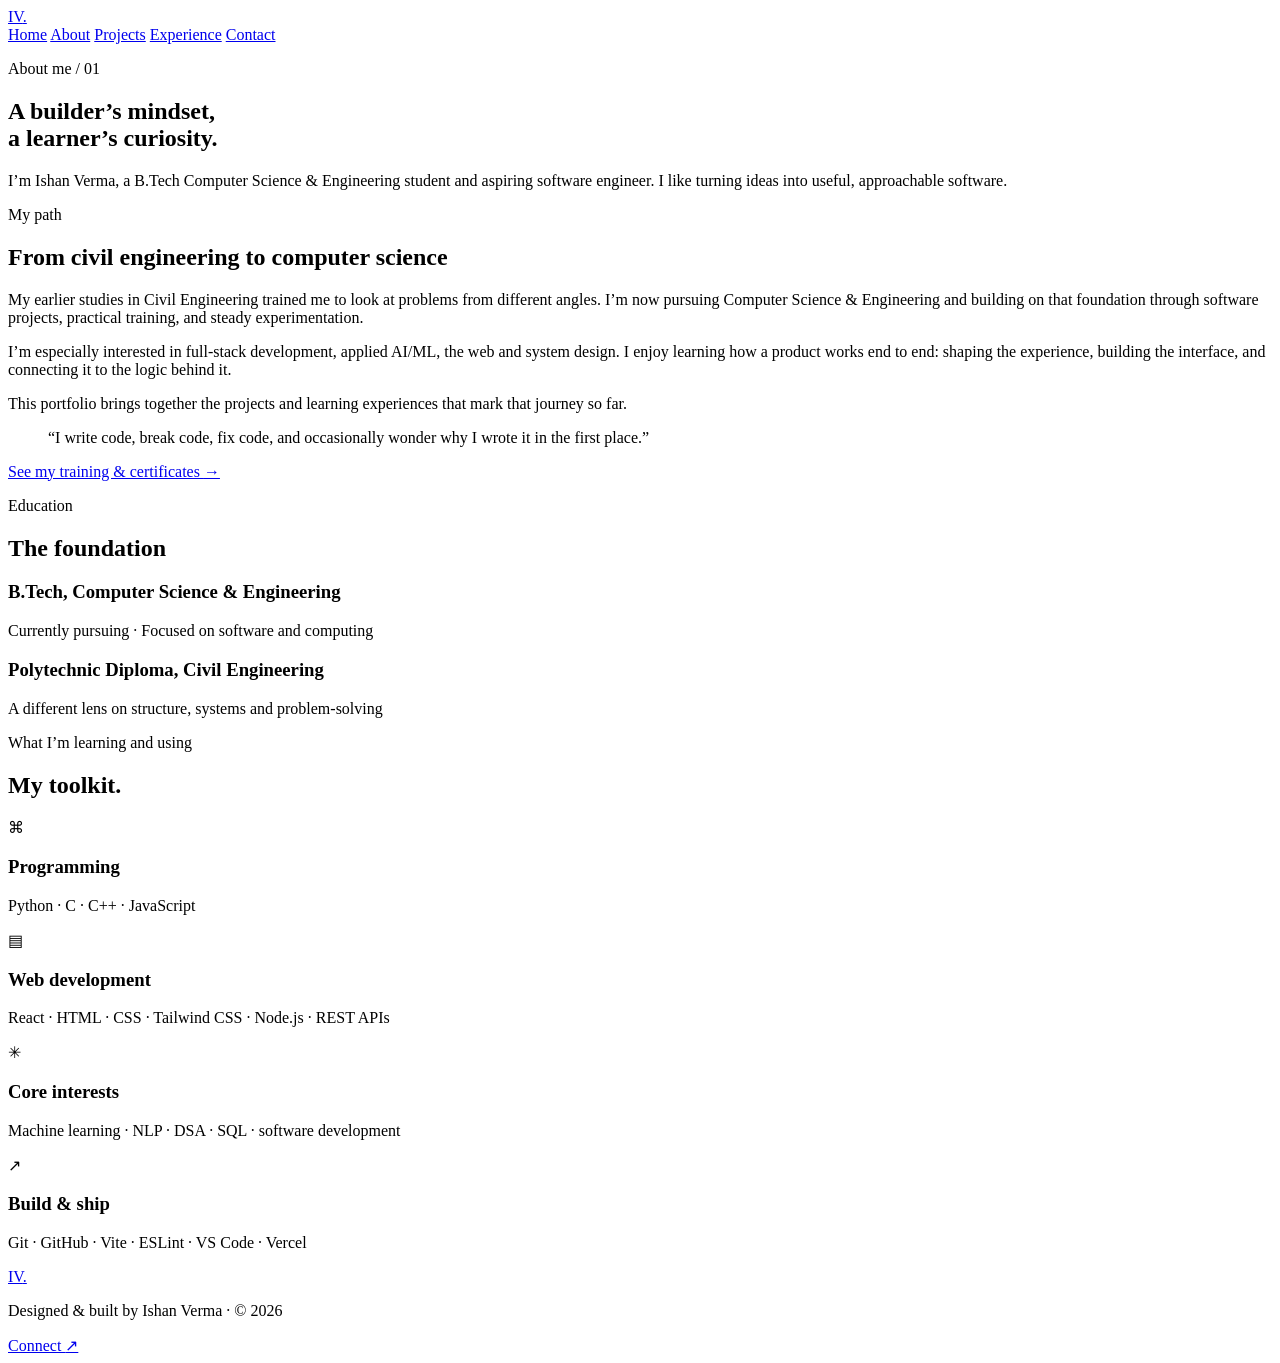
==== index.html @ 6e5d68f3 "Create index.html" ====
<!doctype html>
<html lang="en">
  <head>
    <meta charset="utf-8" />
    <meta name="viewport" content="width=device-width, initial-scale=1" />
    <meta name="description" content="About Ishan Verma — a B.Tech Computer Science student, aspiring software engineer, and AI/ML enthusiast." />
    <meta name="theme-color" content="#0b1120" />
    <title>About — Ishan Verma</title>
    <link rel="stylesheet" href="styles.css" />
  </head>
  <body id="page-top">
    <header class="site-header">
      <nav class="navbar page-width" id="navbar" aria-label="Main navigation">
        <a class="brand" href="#page-top" aria-label="Back to top">IV<span>.</span></a>
        <div class="nav-links">
          <a href="index.html">Home</a>
          <a href="about.html" aria-current="page">About</a>
          <a href="projects.html">Projects</a>
          <a href="experience.html">Experience</a>
          <a href="contact.html">Contact</a>
        </div>
      </nav>
    </header>
    <main>
      <section class="page-hero" aria-labelledby="page-title">
        <div class="page-width page-hero-inner">
          <p class="section-kicker">About me / 01</p>
          <h1 id="page-title">A builder’s mindset,<br /><span>a learner’s curiosity.</span></h1>
          <p class="page-hero-copy">I’m Ishan Verma, a B.Tech Computer Science &amp; Engineering student and aspiring software engineer. I like turning ideas into useful, approachable software.</p>
        </div>
      </section>
      <section class="page-content page-width">
        <div class="about-page-grid">
          <article class="page-panel story-panel">
            <p class="section-kicker">My path</p>
            <h2>From civil engineering to computer science</h2>
            <p>My earlier studies in Civil Engineering trained me to look at problems from different angles. I’m now pursuing Computer Science &amp; Engineering and building on that foundation through software projects, practical training, and steady experimentation.</p>
            <p>I’m especially interested in full-stack development, applied AI/ML, the web and system design. I enjoy learning how a product works end to end: shaping the experience, building the interface, and connecting it to the logic behind it.</p>
            <p>This portfolio brings together the projects and learning experiences that mark that journey so far.</p>
            <blockquote class="dev-quote">“I write code, break code, fix code, and occasionally wonder why I wrote it in the first place.”</blockquote>
            <a class="button button-secondary" href="experience.html">See my training &amp; certificates <span aria-hidden="true">→</span></a>
          </article>
          <aside class="page-panel education-panel" aria-labelledby="education-title">
            <p class="section-kicker">Education</p>
            <h2 id="education-title">The foundation</h2>
            <div class="education-entry">
              <span class="timeline-dot" aria-hidden="true"></span>
              <div><h3>B.Tech, Computer Science &amp; Engineering</h3><p>Currently pursuing · Focused on software and computing</p></div>
            </div>
            <div class="education-entry">
              <span class="timeline-dot timeline-dot-muted" aria-hidden="true"></span>
              <div><h3>Polytechnic Diploma, Civil Engineering</h3><p>A different lens on structure, systems and problem-solving</p></div>
            </div>
          </aside>
        </div>
        <section class="page-subsection" aria-labelledby="skills-title">
          <div class="section-heading">
            <p class="section-kicker">What I’m learning and using</p>
            <h2 id="skills-title">My <span>toolkit.</span></h2>
          </div>
          <div class="skill-groups">
            <article class="skill-group"><span class="info-icon" aria-hidden="true">⌘</span><h3>Programming</h3><p>Python · C · C++ · JavaScript</p></article>
            <article class="skill-group"><span class="info-icon" aria-hidden="true">▤</span><h3>Web development</h3><p>React · HTML · CSS · Tailwind CSS · Node.js · REST APIs</p></article>
            <article class="skill-group"><span class="info-icon" aria-hidden="true">✳</span><h3>Core interests</h3><p>Machine learning · NLP · DSA · SQL · software development</p></article>
            <article class="skill-group"><span class="info-icon" aria-hidden="true">↗</span><h3>Build &amp; ship</h3><p>Git · GitHub · Vite · ESLint · VS Code · Vercel</p></article>
          </div>
        </section>
      </section>
    </main>
    <footer class="site-footer">
      <a class="brand" href="#page-top" aria-label="Back to top">IV<span>.</span></a>
      <p>Designed &amp; built by Ishan Verma <span aria-hidden="true">·</span> © 2026</p>
      <a class="footer-link" href="contact.html">Connect <span aria-hidden="true">↗</span></a>
    </footer>
  </body>
</html>
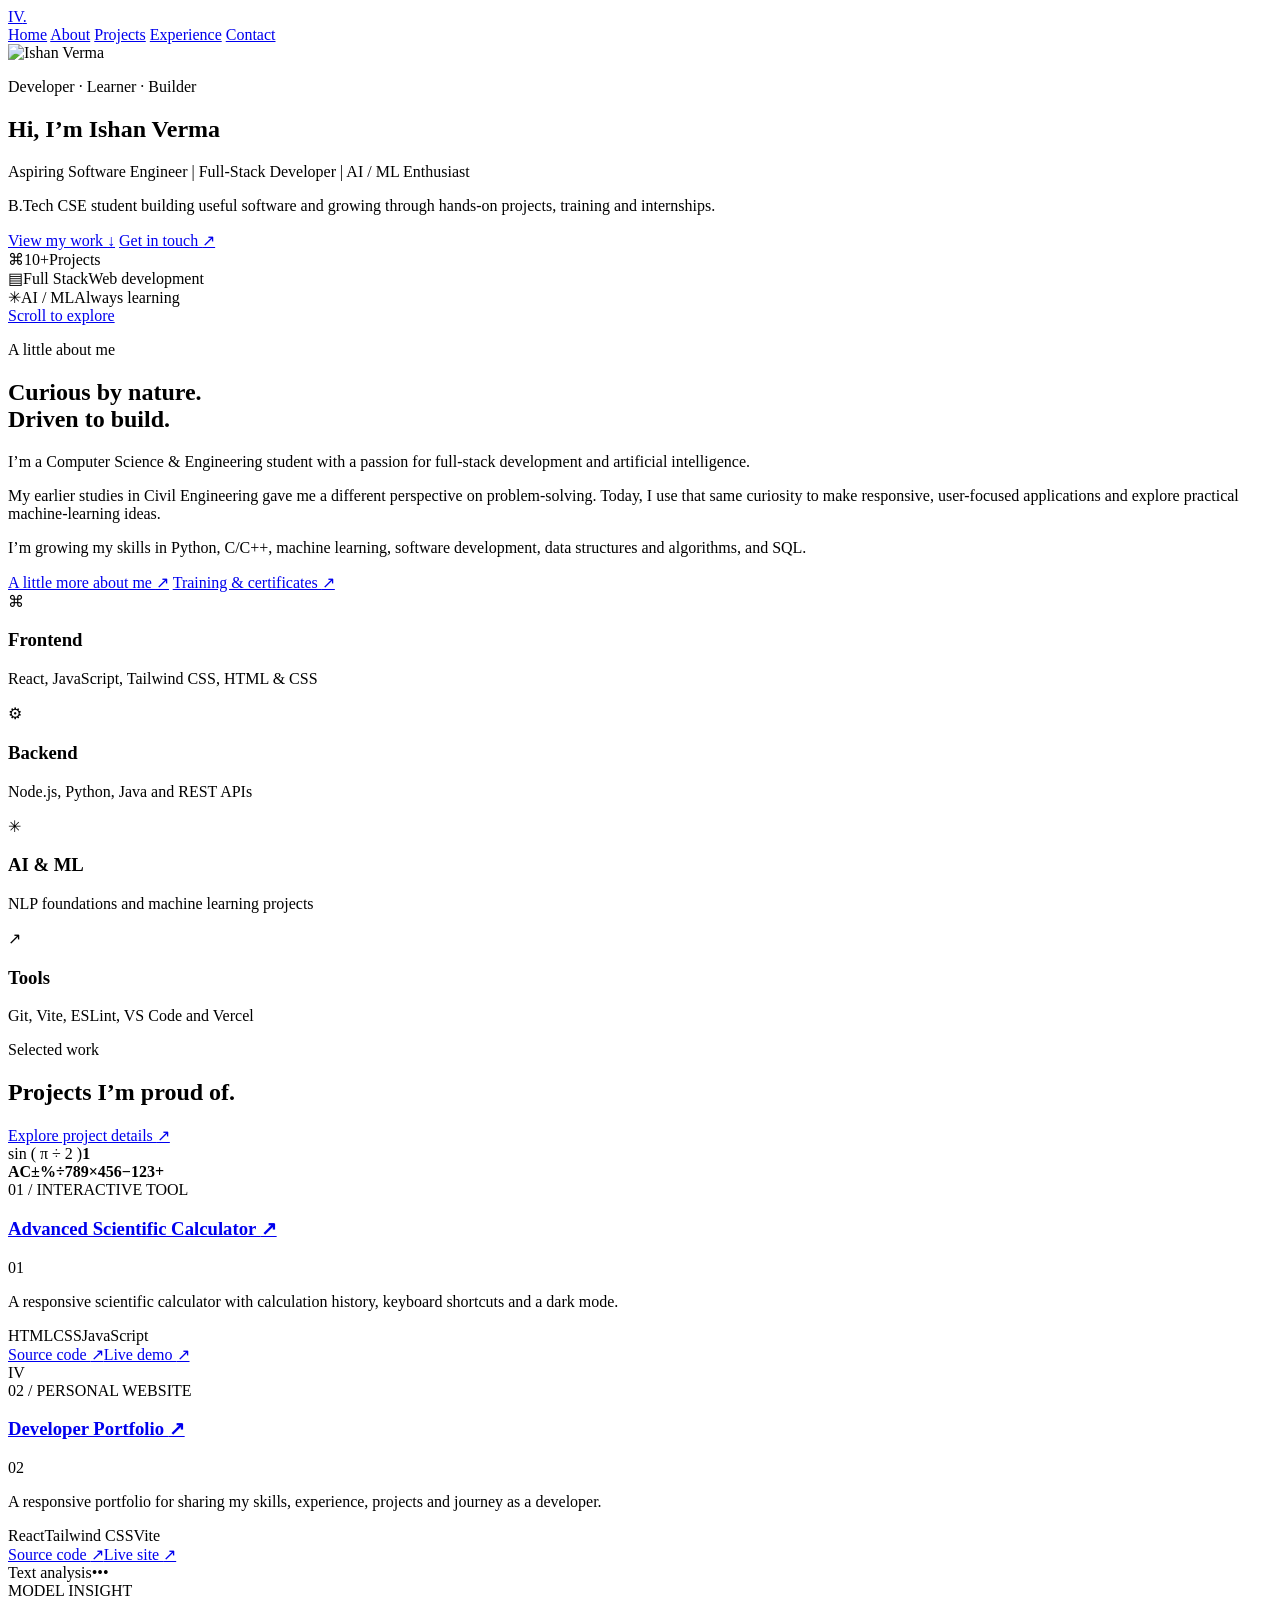
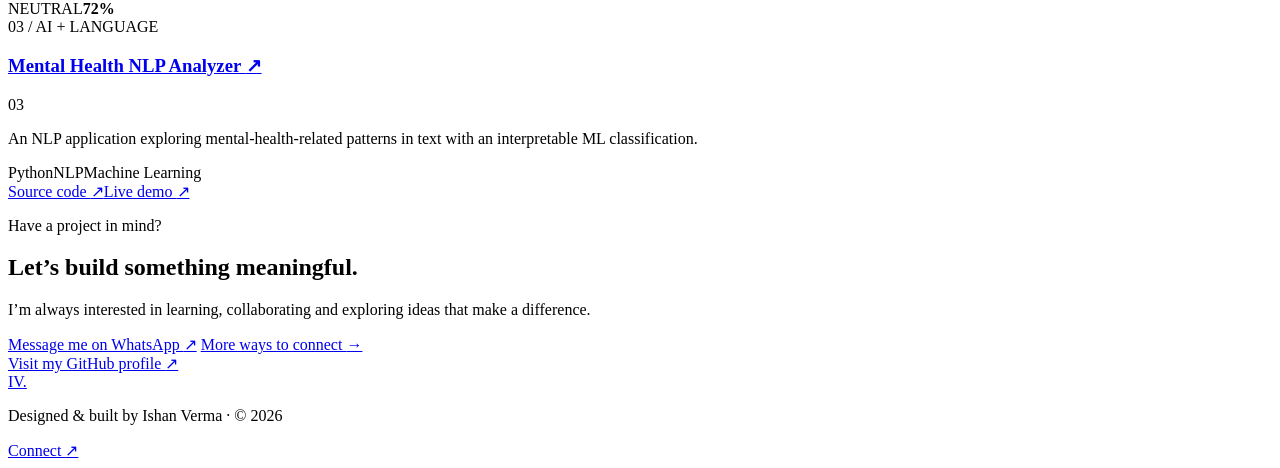
==== commit 39266925: "Update index.html" ====
--- a/index.html
+++ b/index.html
@@ -3,72 +3,152 @@
   <head>
     <meta charset="utf-8" />
     <meta name="viewport" content="width=device-width, initial-scale=1" />
-    <meta name="description" content="About Ishan Verma — a B.Tech Computer Science student, aspiring software engineer, and AI/ML enthusiast." />
+    <meta
+      name="description"
+      content="Ishan Verma is a full-stack developer and AI enthusiast building useful web applications and software projects."
+    />
     <meta name="theme-color" content="#0b1120" />
-    <title>About — Ishan Verma</title>
+    <title>Ishan Verma — Developer Portfolio</title>
     <link rel="stylesheet" href="styles.css" />
   </head>
-  <body id="page-top">
+  <body>
     <header class="site-header">
       <nav class="navbar page-width" id="navbar" aria-label="Main navigation">
-        <a class="brand" href="#page-top" aria-label="Back to top">IV<span>.</span></a>
+        <a class="brand" href="#welcome-section" aria-label="Ishan Verma, home">IV<span>.</span></a>
         <div class="nav-links">
-          <a href="index.html">Home</a>
-          <a href="about.html" aria-current="page">About</a>
+          <a href="#welcome-section" aria-current="page">Home</a>
+          <a href="about.html">About</a>
           <a href="projects.html">Projects</a>
           <a href="experience.html">Experience</a>
           <a href="contact.html">Contact</a>
         </div>
       </nav>
     </header>
+
     <main>
-      <section class="page-hero" aria-labelledby="page-title">
-        <div class="page-width page-hero-inner">
-          <p class="section-kicker">About me / 01</p>
-          <h1 id="page-title">A builder’s mindset,<br /><span>a learner’s curiosity.</span></h1>
-          <p class="page-hero-copy">I’m Ishan Verma, a B.Tech Computer Science &amp; Engineering student and aspiring software engineer. I like turning ideas into useful, approachable software.</p>
+      <section class="welcome-section" id="welcome-section" aria-labelledby="welcome-title">
+        <div class="hero-glow hero-glow-one" aria-hidden="true"></div>
+        <div class="hero-glow hero-glow-two" aria-hidden="true"></div>
+        <div class="hero-content">
+          <div class="avatar-frame">
+            <img
+              class="avatar"
+              src="https://avatars.githubusercontent.com/u/259662372?v=4"
+              alt="Ishan Verma"
+              width="144"
+              height="144"
+            />
+            <span class="avatar-status" aria-label="Open to connect"></span>
+          </div>
+          <p class="eyebrow"><span class="status-dot"></span> Developer · Learner · Builder</p>
+          <h1 id="welcome-title">Hi, I’m <span>Ishan Verma</span></h1>
+          <p class="hero-role">Aspiring Software Engineer <span aria-hidden="true">|</span> Full-Stack Developer <span aria-hidden="true">|</span> AI / ML Enthusiast</p>
+          <p class="hero-summary">B.Tech CSE student building useful software and growing through hands-on projects, training and internships.</p>
+          <div class="hero-actions">
+            <a class="button button-primary" href="#project-section">View my work <span aria-hidden="true">↓</span></a>
+            <a class="button button-secondary" href="#contact-section">Get in touch <span aria-hidden="true">↗</span></a>
+          </div>
+          <div class="hero-stats" aria-label="Areas of focus">
+            <div class="stat"><span class="stat-icon" aria-hidden="true">⌘</span><span class="stat-value">10+</span><span class="stat-label">Projects</span></div>
+            <span class="stat-divider" aria-hidden="true"></span>
+            <div class="stat"><span class="stat-icon" aria-hidden="true">▤</span><span class="stat-value">Full Stack</span><span class="stat-label">Web development</span></div>
+            <span class="stat-divider" aria-hidden="true"></span>
+            <div class="stat"><span class="stat-icon" aria-hidden="true">✳</span><span class="stat-value">AI / ML</span><span class="stat-label">Always learning</span></div>
+          </div>
+        </div>
+        <a class="scroll-cue" href="#about-section" aria-label="Scroll to about section"><span></span>Scroll to explore</a>
+      </section>
+
+      <section class="content-section about-section" id="about-section" aria-labelledby="about-title">
+        <div class="section-heading">
+          <p class="section-kicker">A little about me</p>
+          <h2 id="about-title">Curious by nature.<br /><span>Driven to build.</span></h2>
+        </div>
+        <div class="about-layout">
+          <div class="about-copy">
+            <p class="lead-copy">I’m a Computer Science &amp; Engineering student with a passion for full-stack development and artificial intelligence.</p>
+            <p>My earlier studies in Civil Engineering gave me a different perspective on problem-solving. Today, I use that same curiosity to make responsive, user-focused applications and explore practical machine-learning ideas.</p>
+            <p>I’m growing my skills in Python, C/C++, machine learning, software development, data structures and algorithms, and SQL.</p>
+            <a class="text-link" href="about.html">A little more about me <span aria-hidden="true">↗</span></a>
+            <a class="text-link secondary-text-link" href="experience.html">Training &amp; certificates <span aria-hidden="true">↗</span></a>
+          </div>
+          <div class="about-cards">
+            <article class="info-card"><span class="info-icon" aria-hidden="true">⌘</span><h3>Frontend</h3><p>React, JavaScript, Tailwind CSS, HTML &amp; CSS</p></article>
+            <article class="info-card"><span class="info-icon" aria-hidden="true">⚙</span><h3>Backend</h3><p>Node.js, Python, Java and REST APIs</p></article>
+            <article class="info-card"><span class="info-icon" aria-hidden="true">✳</span><h3>AI &amp; ML</h3><p>NLP foundations and machine learning projects</p></article>
+            <article class="info-card"><span class="info-icon" aria-hidden="true">↗</span><h3>Tools</h3><p>Git, Vite, ESLint, VS Code and Vercel</p></article>
+          </div>
         </div>
       </section>
-      <section class="page-content page-width">
-        <div class="about-page-grid">
-          <article class="page-panel story-panel">
-            <p class="section-kicker">My path</p>
-            <h2>From civil engineering to computer science</h2>
-            <p>My earlier studies in Civil Engineering trained me to look at problems from different angles. I’m now pursuing Computer Science &amp; Engineering and building on that foundation through software projects, practical training, and steady experimentation.</p>
-            <p>I’m especially interested in full-stack development, applied AI/ML, the web and system design. I enjoy learning how a product works end to end: shaping the experience, building the interface, and connecting it to the logic behind it.</p>
-            <p>This portfolio brings together the projects and learning experiences that mark that journey so far.</p>
-            <blockquote class="dev-quote">“I write code, break code, fix code, and occasionally wonder why I wrote it in the first place.”</blockquote>
-            <a class="button button-secondary" href="experience.html">See my training &amp; certificates <span aria-hidden="true">→</span></a>
+
+      <section class="content-section projects-section" id="project-section" aria-labelledby="projects-title">
+        <div class="section-heading section-heading-row">
+          <div>
+            <p class="section-kicker">Selected work</p>
+            <h2 id="projects-title">Projects I’m <span>proud of.</span></h2>
+          </div>
+          <a class="text-link all-projects" href="projects.html">Explore project details <span aria-hidden="true">↗</span></a>
+        </div>
+
+        <div class="project-grid">
+          <article class="project-tile project-card">
+            <div class="project-art calculator-art" aria-hidden="true">
+              <div class="mini-window"><div class="mini-dots"><i></i><i></i><i></i></div><div class="calc-display"><span>sin ( π ÷ 2 )</span><strong>1</strong></div><div class="calc-keys"><b>AC</b><b>±</b><b>%</b><b>÷</b><b>7</b><b>8</b><b>9</b><b>×</b><b>4</b><b>5</b><b>6</b><b>−</b><b>1</b><b>2</b><b>3</b><b>+</b></div></div>
+              <span class="art-label">01 / INTERACTIVE TOOL</span>
+            </div>
+            <div class="project-info">
+              <div class="project-title-line"><h3><a href="https://github.com/Ishan13-dev/Scientific-Calculator" target="_blank" rel="noreferrer">Advanced Scientific Calculator <span aria-hidden="true">↗</span></a></h3><span class="project-number">01</span></div>
+              <p>A responsive scientific calculator with calculation history, keyboard shortcuts and a dark mode.</p>
+              <div class="tag-list"><span>HTML</span><span>CSS</span><span>JavaScript</span></div>
+              <div class="project-links"><a href="https://github.com/Ishan13-dev/Scientific-Calculator" target="_blank" rel="noreferrer">Source code <span aria-hidden="true">↗</span></a><a href="https://ishan13-dev.github.io/Scientific-Calculator/" target="_blank" rel="noreferrer">Live demo <span aria-hidden="true">↗</span></a></div>
+            </div>
           </article>
-          <aside class="page-panel education-panel" aria-labelledby="education-title">
-            <p class="section-kicker">Education</p>
-            <h2 id="education-title">The foundation</h2>
-            <div class="education-entry">
-              <span class="timeline-dot" aria-hidden="true"></span>
-              <div><h3>B.Tech, Computer Science &amp; Engineering</h3><p>Currently pursuing · Focused on software and computing</p></div>
+
+          <article class="project-tile project-card">
+            <div class="project-art portfolio-art" aria-hidden="true">
+              <div class="portfolio-window"><div class="window-bar"><i></i><i></i><i></i></div><div class="portfolio-preview"><span class="preview-mark">IV</span><span class="preview-line preview-line-long"></span><span class="preview-line preview-line-short"></span><span class="preview-button"></span><span class="preview-orb"></span></div></div>
+              <span class="art-label">02 / PERSONAL WEBSITE</span>
             </div>
-            <div class="education-entry">
-              <span class="timeline-dot timeline-dot-muted" aria-hidden="true"></span>
-              <div><h3>Polytechnic Diploma, Civil Engineering</h3><p>A different lens on structure, systems and problem-solving</p></div>
+            <div class="project-info">
+              <div class="project-title-line"><h3><a href="https://github.com/Ishan13-dev/Portfolio" target="_blank" rel="noreferrer">Developer Portfolio <span aria-hidden="true">↗</span></a></h3><span class="project-number">02</span></div>
+              <p>A responsive portfolio for sharing my skills, experience, projects and journey as a developer.</p>
+              <div class="tag-list"><span>React</span><span>Tailwind CSS</span><span>Vite</span></div>
+              <div class="project-links"><a href="https://github.com/Ishan13-dev/Portfolio" target="_blank" rel="noreferrer">Source code <span aria-hidden="true">↗</span></a><a href="https://iv-portfolio-sandy.vercel.app/" target="_blank" rel="noreferrer">Live site <span aria-hidden="true">↗</span></a></div>
             </div>
-          </aside>
+          </article>
+
+          <article class="project-tile project-card">
+            <div class="project-art nlp-art" aria-hidden="true">
+              <div class="nlp-window"><div class="nlp-heading"><span class="pulse-ring"></span><span>Text analysis</span><span class="nlp-menu">•••</span></div><div class="nlp-copy"><span></span><span></span><span></span></div><div class="sentiment-label">MODEL INSIGHT</div><div class="sentiment-bars"><i></i><i></i><i></i><i></i><i></i><i></i><i></i><i></i><i></i><i></i><i></i><i></i><i></i><i></i></div><div class="sentiment-legend"><span>NEUTRAL</span><strong>72%</strong></div></div>
+              <span class="art-label">03 / AI + LANGUAGE</span>
+            </div>
+            <div class="project-info">
+              <div class="project-title-line"><h3><a href="https://github.com/Ishan13-dev/mental_health_nlp" target="_blank" rel="noreferrer">Mental Health NLP Analyzer <span aria-hidden="true">↗</span></a></h3><span class="project-number">03</span></div>
+              <p>An NLP application exploring mental-health-related patterns in text with an interpretable ML classification.</p>
+              <div class="tag-list"><span>Python</span><span>NLP</span><span>Machine Learning</span></div>
+              <div class="project-links"><a href="https://github.com/Ishan13-dev/mental_health_nlp" target="_blank" rel="noreferrer">Source code <span aria-hidden="true">↗</span></a><a href="https://ishan7031mentalhealth00nlp.streamlit.app/" target="_blank" rel="noreferrer">Live demo <span aria-hidden="true">↗</span></a></div>
+            </div>
+          </article>
         </div>
-        <section class="page-subsection" aria-labelledby="skills-title">
-          <div class="section-heading">
-            <p class="section-kicker">What I’m learning and using</p>
-            <h2 id="skills-title">My <span>toolkit.</span></h2>
+      </section>
+
+      <section class="contact-section" id="contact-section" aria-labelledby="contact-title">
+        <div class="contact-orbit" aria-hidden="true"></div>
+        <div class="contact-content">
+          <p class="section-kicker">Have a project in mind?</p>
+          <h2 id="contact-title">Let’s build something <span>meaningful.</span></h2>
+          <p>I’m always interested in learning, collaborating and exploring ideas that make a difference.</p>
+          <div class="hero-actions contact-actions">
+            <a class="button button-primary" href="https://wa.me/918960825640?text=Hi%20Ishan%2C%20I%20saw%20your%20portfolio." target="_blank" rel="noopener noreferrer">Message me on WhatsApp <span aria-hidden="true">↗</span></a>
+            <a class="button button-secondary" href="contact.html">More ways to connect <span aria-hidden="true">→</span></a>
           </div>
-          <div class="skill-groups">
-            <article class="skill-group"><span class="info-icon" aria-hidden="true">⌘</span><h3>Programming</h3><p>Python · C · C++ · JavaScript</p></article>
-            <article class="skill-group"><span class="info-icon" aria-hidden="true">▤</span><h3>Web development</h3><p>React · HTML · CSS · Tailwind CSS · Node.js · REST APIs</p></article>
-            <article class="skill-group"><span class="info-icon" aria-hidden="true">✳</span><h3>Core interests</h3><p>Machine learning · NLP · DSA · SQL · software development</p></article>
-            <article class="skill-group"><span class="info-icon" aria-hidden="true">↗</span><h3>Build &amp; ship</h3><p>Git · GitHub · Vite · ESLint · VS Code · Vercel</p></article>
-          </div>
-        </section>
+          <a class="text-link home-profile-link" href="https://github.com/Ishan13-dev" id="profile-link" target="_blank" rel="noopener noreferrer">Visit my GitHub profile <span aria-hidden="true">↗</span></a>
+        </div>
       </section>
     </main>
+
     <footer class="site-footer">
-      <a class="brand" href="#page-top" aria-label="Back to top">IV<span>.</span></a>
+      <a class="brand" href="#welcome-section" aria-label="Back to top">IV<span>.</span></a>
       <p>Designed &amp; built by Ishan Verma <span aria-hidden="true">·</span> © 2026</p>
       <a class="footer-link" href="contact.html">Connect <span aria-hidden="true">↗</span></a>
     </footer>
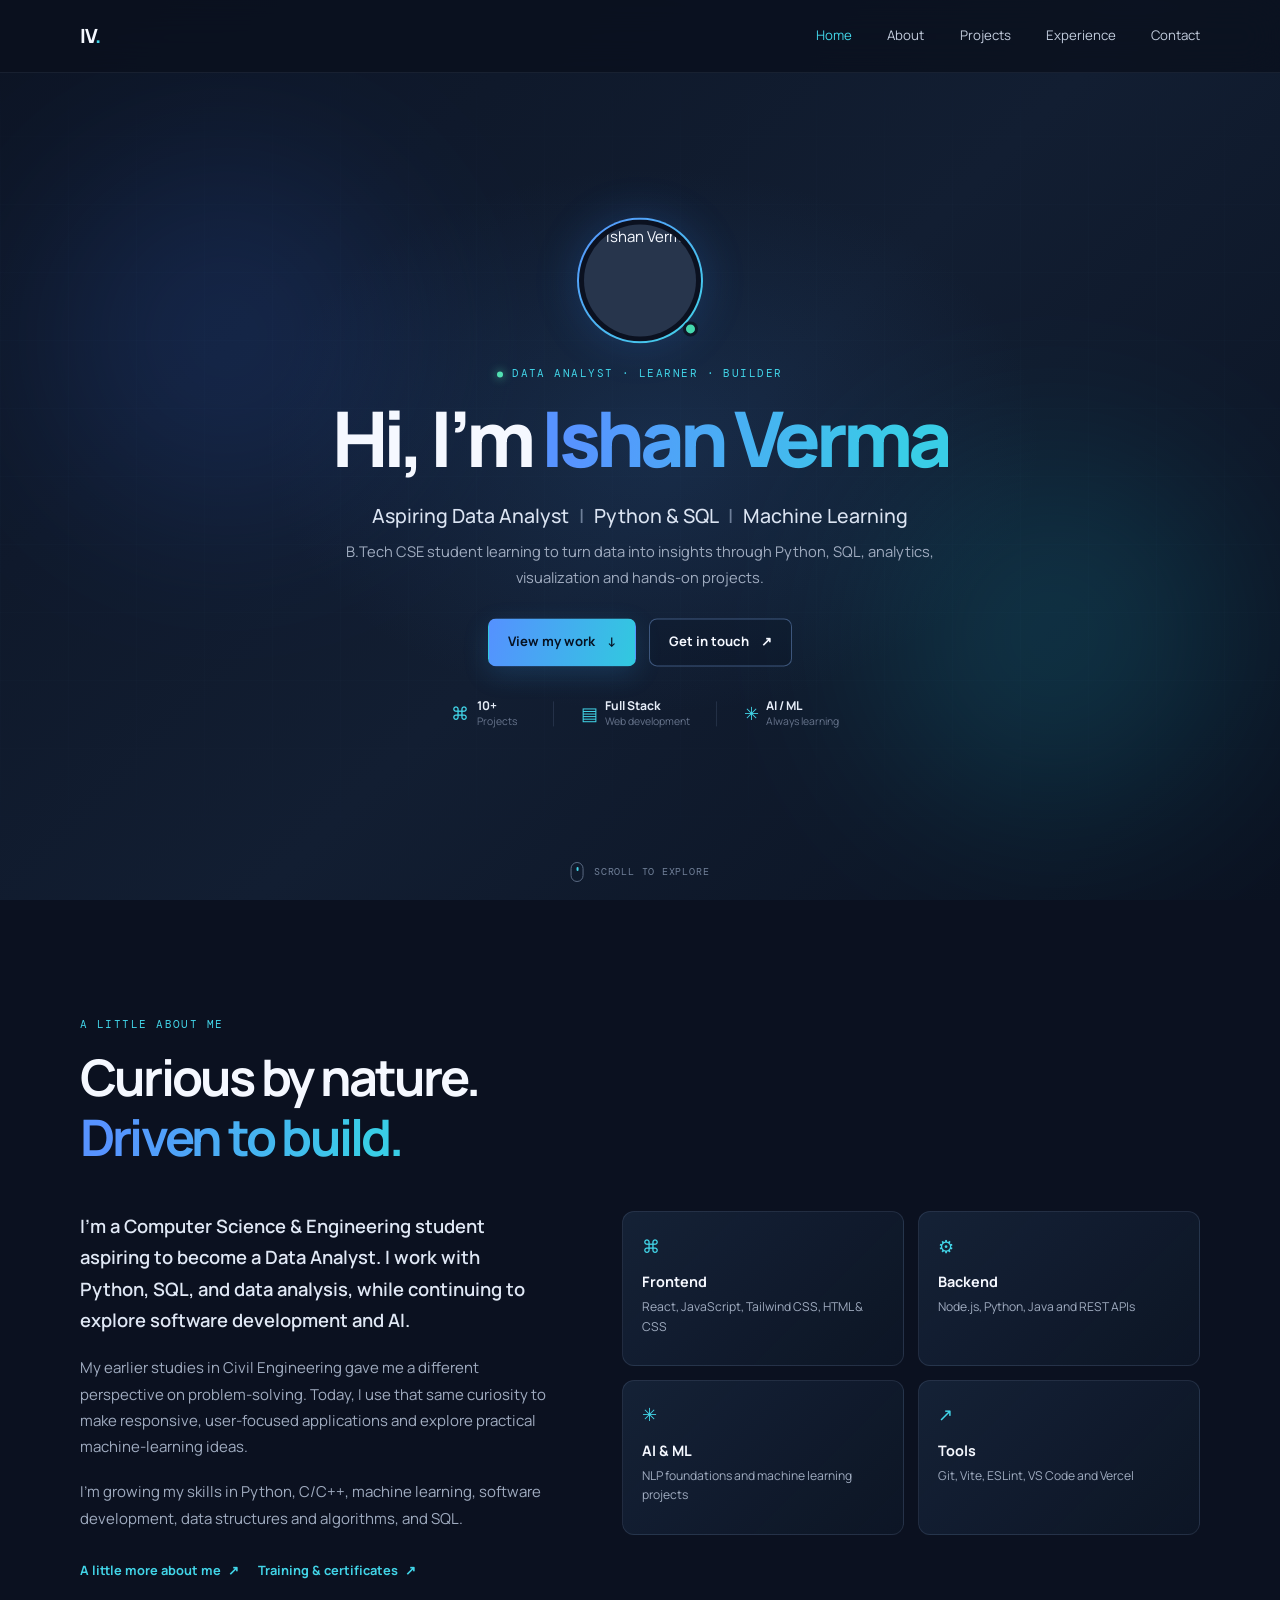
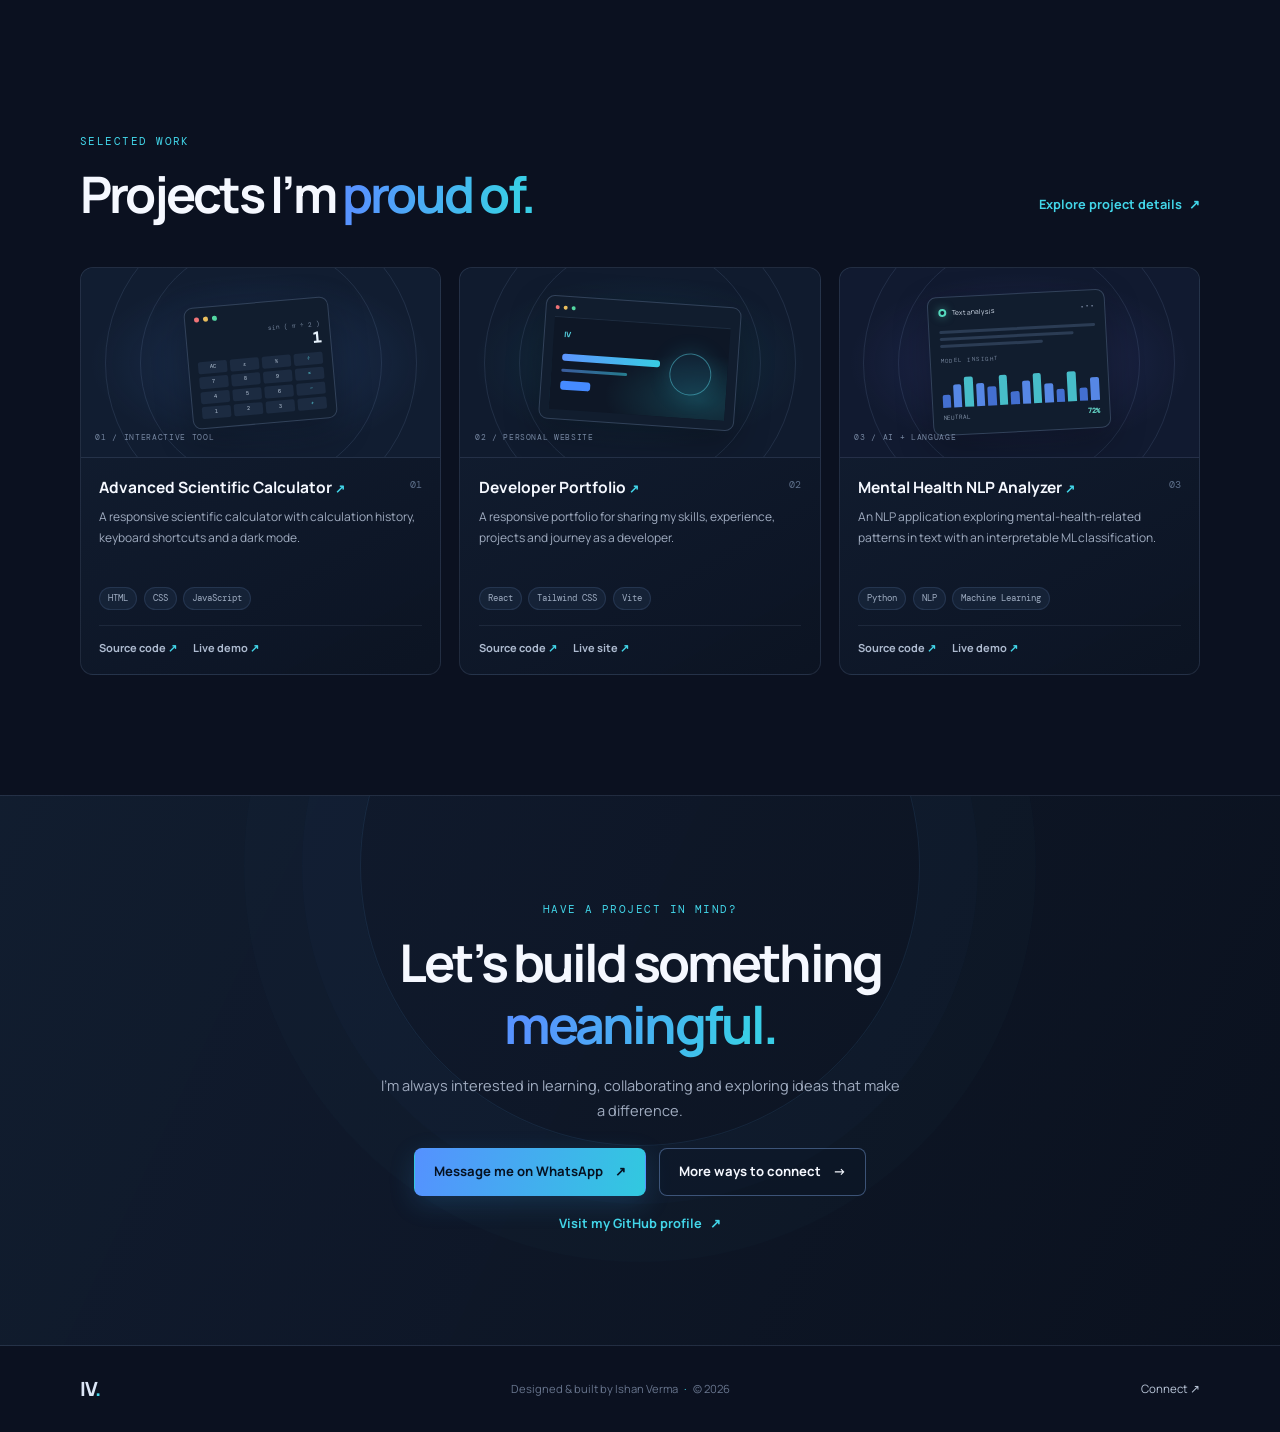
==== commit 1a91a1ec: "Update portfolio homepage for aspiring data analyst" ====
--- a/index.html
+++ b/index.html
@@ -5,10 +5,10 @@
     <meta name="viewport" content="width=device-width, initial-scale=1" />
     <meta
       name="description"
-      content="Ishan Verma is a full-stack developer and AI enthusiast building useful web applications and software projects."
+      content="Ishan Verma is an aspiring data analyst building skills in Python, SQL, data analysis, machine learning, and visualization."
     />
     <meta name="theme-color" content="#0b1120" />
-    <title>Ishan Verma — Developer Portfolio</title>
+    <title>Ishan Verma — Aspiring Data Analyst</title>
     <link rel="stylesheet" href="styles.css" />
   </head>
   <body>
@@ -40,10 +40,10 @@
             />
             <span class="avatar-status" aria-label="Open to connect"></span>
           </div>
-          <p class="eyebrow"><span class="status-dot"></span> Developer · Learner · Builder</p>
+          <p class="eyebrow"><span class="status-dot"></span> Data Analyst · Learner · Builder</p>
           <h1 id="welcome-title">Hi, I’m <span>Ishan Verma</span></h1>
-          <p class="hero-role">Aspiring Software Engineer <span aria-hidden="true">|</span> Full-Stack Developer <span aria-hidden="true">|</span> AI / ML Enthusiast</p>
-          <p class="hero-summary">B.Tech CSE student building useful software and growing through hands-on projects, training and internships.</p>
+          <p class="hero-role">Aspiring Data Analyst <span aria-hidden="true">|</span> Python &amp; SQL <span aria-hidden="true">|</span> Machine Learning</p>
+          <p class="hero-summary">B.Tech CSE student learning to turn data into insights through Python, SQL, analytics, visualization and hands-on projects.</p>
           <div class="hero-actions">
             <a class="button button-primary" href="#project-section">View my work <span aria-hidden="true">↓</span></a>
             <a class="button button-secondary" href="#contact-section">Get in touch <span aria-hidden="true">↗</span></a>
@@ -66,7 +66,7 @@
         </div>
         <div class="about-layout">
           <div class="about-copy">
-            <p class="lead-copy">I’m a Computer Science &amp; Engineering student with a passion for full-stack development and artificial intelligence.</p>
+            <p class="lead-copy">I’m a Computer Science &amp; Engineering student aspiring to become a Data Analyst. I work with Python, SQL, and data analysis, while continuing to explore software development and AI.</p>
             <p>My earlier studies in Civil Engineering gave me a different perspective on problem-solving. Today, I use that same curiosity to make responsive, user-focused applications and explore practical machine-learning ideas.</p>
             <p>I’m growing my skills in Python, C/C++, machine learning, software development, data structures and algorithms, and SQL.</p>
             <a class="text-link" href="about.html">A little more about me <span aria-hidden="true">↗</span></a>
--- a/styles.css
+++ b/styles.css
@@ -0,0 +1,367 @@
+@import url("https://fonts.googleapis.com/css2?family=DM+Mono:wght@400;500&family=Manrope:wght@400;500;600;700;800&display=swap");
+
+:root {
+  color-scheme: dark;
+  --ink: #f5f8ff;
+  --muted: #a0acc0;
+  --subtle: #68758d;
+  --navy: #0b1120;
+  --panel: #101a2c;
+  --line: rgba(155, 177, 215, 0.14);
+  --cyan: #42d5e8;
+  --blue: #5793ff;
+  --page-width: 1120px;
+}
+
+* { box-sizing: border-box; }
+
+html {
+  scroll-behavior: smooth;
+  scroll-padding-top: 5.25rem;
+}
+
+body {
+  margin: 0;
+  color: var(--ink);
+  background: var(--navy);
+  font-family: "Manrope", "Segoe UI", sans-serif;
+  font-size: 15px;
+  line-height: 1.75;
+  -webkit-font-smoothing: antialiased;
+}
+
+a { color: inherit; text-decoration: none; }
+a:focus-visible { outline: 2px solid var(--cyan); outline-offset: 5px; border-radius: 3px; }
+
+.page-width { width: min(var(--page-width), calc(100% - 3rem)); margin-inline: auto; }
+.site-header { position: fixed; inset: 0 0 auto; z-index: 20; border-bottom: 1px solid rgba(189, 209, 255, 0.08); background: rgba(10, 16, 30, 0.82); backdrop-filter: blur(18px); }
+.navbar { min-height: 72px; display: flex; align-items: center; justify-content: space-between; }
+.brand { font-size: 1.22rem; line-height: 1; font-weight: 800; letter-spacing: -0.07em; color: var(--ink); }
+.brand span { color: var(--cyan); }
+.nav-links { display: flex; align-items: center; gap: 2.2rem; color: #c2ccdc; font-size: 0.83rem; }
+.nav-links a { transition: color 180ms ease; }
+.nav-links a:hover, .footer-link:hover { color: var(--cyan); }
+.nav-github { border: 1px solid rgba(130, 165, 224, 0.3); border-radius: 999px; padding: 0.45rem 0.9rem; color: var(--ink) !important; }
+.nav-github:hover { border-color: var(--cyan); }
+
+.welcome-section {
+  position: relative;
+  isolation: isolate;
+  display: grid;
+  height: 100vh;
+  place-items: center;
+  overflow: hidden;
+  padding: 6.8rem 1.5rem 3.2rem;
+  background:
+    radial-gradient(ellipse at 51% 49%, rgba(43, 91, 149, 0.24), transparent 42%),
+    linear-gradient(135deg, #0c1424 0%, #121e32 53%, #0a1221 100%);
+}
+.welcome-section::before { position: absolute; z-index: -1; inset: 0; content: ""; opacity: 0.18; background-image: linear-gradient(rgba(112, 144, 193, 0.1) 1px, transparent 1px), linear-gradient(90deg, rgba(112, 144, 193, 0.1) 1px, transparent 1px); background-size: 68px 68px; mask-image: linear-gradient(to bottom, transparent 3%, black 24%, black 75%, transparent); }
+.hero-glow { position: absolute; z-index: -1; width: 22rem; aspect-ratio: 1; border-radius: 50%; filter: blur(92px); opacity: 0.15; pointer-events: none; }
+.hero-glow-one { top: 18%; left: 4%; background: #3a76fa; }
+.hero-glow-two { right: 4%; bottom: 10%; background: #18cbe0; }
+.hero-content { width: min(760px, 100%); text-align: center; transform: translateY(-0.35rem); }
+.avatar-frame { position: relative; display: grid; width: 126px; height: 126px; margin: 0 auto 1.35rem; place-items: center; border: 2px solid transparent; border-radius: 50%; background: linear-gradient(var(--navy), var(--navy)) padding-box, linear-gradient(135deg, var(--blue), var(--cyan)) border-box; box-shadow: 0 0 45px rgba(53, 142, 255, 0.2); }
+.avatar { width: 112px; height: 112px; border-radius: 50%; object-fit: cover; background: #27354c; }
+.avatar-status { position: absolute; right: 3px; bottom: 5px; width: 15px; height: 15px; border: 3px solid #0e1728; border-radius: 50%; background: #45d9ae; }
+.eyebrow, .section-kicker { color: var(--cyan); font-family: "DM Mono", monospace; font-size: 0.7rem; letter-spacing: 0.13em; text-transform: uppercase; }
+.eyebrow { display: flex; justify-content: center; align-items: center; gap: 0.55rem; margin: 0.4rem 0 0.65rem; }
+.status-dot { width: 6px; height: 6px; border-radius: 50%; background: #52e0b2; box-shadow: 0 0 10px rgba(82, 224, 178, 0.85); }
+.welcome-section h1 { margin: 0; font-size: clamp(2.7rem, 6.2vw, 4.8rem); line-height: 1.15; letter-spacing: -0.065em; font-weight: 800; }
+.welcome-section h1 span, .section-heading h2 span, .contact-content h2 span { color: transparent; background: linear-gradient(100deg, #5793ff 10%, #39cde6 88%); background-clip: text; -webkit-background-clip: text; }
+.hero-role { margin: 1rem 0 0.4rem; color: #dbe4f2; font-size: clamp(1rem, 2vw, 1.22rem); font-weight: 500; }
+.hero-role span { margin: 0 0.38rem; color: #6e7f99; }
+.hero-summary { margin: 0 auto; max-width: 620px; color: var(--muted); font-size: 0.92rem; }
+.hero-actions { display: flex; justify-content: center; gap: 0.85rem; margin-top: 1.7rem; }
+.button { min-height: 48px; display: inline-flex; align-items: center; justify-content: center; gap: 0.7rem; border: 1px solid transparent; border-radius: 8px; padding: 0.65rem 1.2rem; font-size: 0.82rem; font-weight: 700; transition: transform 180ms ease, box-shadow 180ms ease, border-color 180ms ease; }
+.button:hover { transform: translateY(-2px); }
+.button-primary { color: #061222; background: linear-gradient(105deg, #5591ff, #31c9df); box-shadow: 0 8px 26px rgba(50, 156, 235, 0.18); }
+.button-primary:hover { box-shadow: 0 11px 32px rgba(50, 176, 235, 0.3); }
+.button-secondary { border-color: rgba(118, 157, 218, 0.45); color: var(--ink); background: rgba(12, 21, 37, 0.3); }
+.button-secondary:hover { border-color: var(--cyan); }
+.hero-stats { display: inline-flex; align-items: center; gap: 1.65rem; margin-top: 2rem; }
+.stat { min-width: 86px; display: grid; grid-template-columns: auto auto; justify-content: center; align-items: center; column-gap: 0.45rem; text-align: left; }
+.stat-icon { grid-row: 1 / span 2; color: var(--cyan); font-size: 1.1rem; }
+.stat-value { color: #e6edf8; font-size: 0.76rem; line-height: 1.3; font-weight: 700; }
+.stat-label { color: var(--subtle); font-size: 0.65rem; line-height: 1.4; }
+.stat-divider { width: 1px; height: 25px; background: var(--line); }
+.scroll-cue { position: absolute; bottom: 1.15rem; left: 50%; display: flex; align-items: center; gap: 0.65rem; transform: translateX(-50%); color: #718099; font-family: "DM Mono", monospace; font-size: 0.62rem; letter-spacing: 0.08em; text-transform: uppercase; }
+.scroll-cue span { width: 13px; height: 20px; border: 1px solid #596982; border-radius: 10px; }
+.scroll-cue span::after { display: block; width: 2px; height: 4px; margin: 4px auto; border-radius: 2px; background: var(--cyan); content: ""; }
+
+.content-section { width: min(var(--page-width), calc(100% - 3rem)); margin-inline: auto; padding: 7.2rem 0; scroll-margin-top: 72px; }
+.section-heading { margin-bottom: 2.7rem; }
+.section-heading .section-kicker, .contact-content .section-kicker { margin: 0 0 0.75rem; }
+.section-heading h2, .contact-content h2 { margin: 0; font-size: clamp(2rem, 4vw, 3.15rem); line-height: 1.2; letter-spacing: -0.055em; }
+.about-section { padding-bottom: 6.3rem; }
+.about-layout { display: grid; grid-template-columns: 0.9fr 1.1fr; gap: 4.3rem; align-items: start; }
+.about-copy { max-width: 470px; color: var(--muted); }
+.about-copy p { margin: 0 0 1.2rem; }
+.about-copy .lead-copy { color: #e0e8f5; font-size: 1.15rem; font-weight: 600; line-height: 1.7; }
+.text-link { display: inline-flex; align-items: center; gap: 0.45rem; margin-top: 0.5rem; color: var(--cyan); font-size: 0.8rem; font-weight: 700; }
+.text-link:hover { color: #8cf0f5; }
+.about-cards { display: grid; grid-template-columns: repeat(2, minmax(0, 1fr)); gap: 0.85rem; }
+.info-card { min-height: 155px; border: 1px solid var(--line); border-radius: 12px; padding: 1.1rem 1.2rem; background: linear-gradient(135deg, rgba(23, 38, 60, 0.8), rgba(14, 23, 39, 0.75)); }
+.info-icon { color: var(--cyan); font-size: 1.15rem; }
+.info-card h3 { margin: 0.45rem 0 0.2rem; font-size: 0.9rem; }
+.info-card p { margin: 0; color: var(--muted); font-size: 0.76rem; line-height: 1.6; }
+
+.projects-section { padding-top: 3rem; padding-bottom: 7.5rem; }
+.section-heading-row { display: flex; justify-content: space-between; align-items: end; gap: 1.5rem; }
+.section-heading-row .all-projects { margin: 0 0 0.55rem; }
+.project-grid { display: grid; grid-template-columns: repeat(3, minmax(0, 1fr)); gap: 1.15rem; }
+.project-card { overflow: hidden; border: 1px solid var(--line); border-radius: 13px; background: linear-gradient(150deg, rgba(20, 33, 53, 0.94), rgba(12, 20, 35, 0.98)); transition: border-color 180ms ease, transform 180ms ease; }
+.project-card:hover { transform: translateY(-4px); border-color: rgba(66, 213, 232, 0.4); }
+.project-art { position: relative; height: 190px; display: grid; place-items: center; overflow: hidden; border-bottom: 1px solid var(--line); }
+.project-art::before, .project-art::after { position: absolute; border: 1px solid rgba(155, 188, 236, 0.12); border-radius: 50%; content: ""; }
+.project-art::before { width: 240px; height: 240px; }
+.project-art::after { width: 310px; height: 310px; }
+.calculator-art { background: radial-gradient(ellipse at center, rgba(64, 113, 187, 0.23), transparent 67%), #111d31; }
+.portfolio-art { background: radial-gradient(ellipse at center, rgba(41, 177, 194, 0.16), transparent 65%), #101b2e; }
+.nlp-art { background: radial-gradient(ellipse at center, rgba(102, 105, 225, 0.2), transparent 67%), #111a30; }
+.mini-window, .portfolio-window, .nlp-window { position: relative; z-index: 1; width: 145px; border: 1px solid rgba(153, 184, 229, 0.24); border-radius: 9px; background: #111d2e; box-shadow: 0 12px 35px rgba(0, 0, 0, 0.3); }
+.mini-window { padding: 0.55rem; transform: rotate(-5deg); }
+.mini-dots, .window-bar { display: flex; gap: 4px; }
+.mini-dots i, .window-bar i { width: 5px; height: 5px; border-radius: 50%; background: #f17377; }
+.mini-dots i:nth-child(2), .window-bar i:nth-child(2) { background: #eabe5d; }
+.mini-dots i:nth-child(3), .window-bar i:nth-child(3) { background: #53d7a2; }
+.calc-display { display: flex; flex-direction: column; align-items: end; margin: 0.45rem 0 0.3rem; color: #73839b; font-family: "DM Mono", monospace; font-size: 0.4rem; }
+.calc-display strong { color: #e8f3fd; font-size: 0.95rem; line-height: 1.1; }
+.calc-keys { display: grid; grid-template-columns: repeat(4, 1fr); gap: 3px; }
+.calc-keys b { display: grid; height: 12px; place-items: center; border-radius: 2px; color: #bac9db; background: #1c2b41; font-family: "DM Mono", monospace; font-size: 0.34rem; font-weight: 400; }
+.calc-keys b:nth-child(4n) { color: #5bd9e5; }
+.art-label { position: absolute; z-index: 2; bottom: 0.75rem; left: 0.9rem; color: #7586a0; font-family: "DM Mono", monospace; font-size: 0.52rem; letter-spacing: 0.08em; }
+.portfolio-window { width: 196px; padding: 0.55rem; transform: rotate(4deg); }
+.window-bar { padding: 0 0 0.45rem; border-bottom: 1px solid rgba(150, 175, 214, 0.1); }
+.window-bar i { width: 4px; height: 4px; }
+.portfolio-preview { position: relative; height: 92px; overflow: hidden; padding: 0.65rem; background: radial-gradient(ellipse at 86% 80%, rgba(43, 191, 204, 0.22), transparent 45%), #0e1726; }
+.preview-mark { display: block; color: #55d0df; font-size: 0.47rem; font-weight: 800; }
+.preview-line { display: block; height: 4px; margin-top: 8px; border-radius: 3px; background: linear-gradient(90deg, #5d95ff, #38cde2); }
+.preview-line-long { width: 63%; height: 7px; margin-top: 12px; }
+.preview-line-short { width: 42%; height: 3px; opacity: 0.55; }
+.preview-button { display: block; width: 30px; height: 9px; margin-top: 9px; border-radius: 3px; background: #458aff; }
+.preview-orb { position: absolute; top: 27px; right: 16px; width: 42px; height: 42px; border: 1px solid rgba(91, 220, 238, 0.45); border-radius: 50%; background: rgba(53, 168, 212, 0.08); box-shadow: 0 0 22px rgba(49, 197, 229, 0.19); }
+.nlp-window { width: 178px; padding: 0.6rem; transform: rotate(-3deg); }
+.nlp-heading { display: flex; align-items: center; gap: 0.35rem; color: #d6e0ee; font-size: 0.42rem; }
+.pulse-ring { width: 8px; height: 8px; border: 2px solid #55d8bd; border-radius: 50%; box-shadow: 0 0 8px rgba(85, 216, 189, 0.5); }
+.nlp-menu { margin-left: auto; color: #7c8ba4; letter-spacing: 1px; }
+.nlp-copy { display: grid; gap: 4px; margin: 0.7rem 0 0.55rem; }
+.nlp-copy span { height: 3px; border-radius: 3px; background: #2b3c54; }
+.nlp-copy span:nth-child(2) { width: 86%; }.nlp-copy span:nth-child(3) { width: 66%; }
+.sentiment-label { color: #74839a; font-family: "DM Mono", monospace; font-size: 0.36rem; letter-spacing: 0.08em; }
+.sentiment-bars { height: 37px; display: flex; align-items: end; gap: 3px; margin: 0.3rem 0; }
+.sentiment-bars i { flex: 1; height: 36%; border-radius: 2px 2px 0 0; background: #436fd0; }
+.sentiment-bars i:nth-child(2n) { height: 63%; background: #5687e5; }.sentiment-bars i:nth-child(3n) { height: 82%; background: #47bdc9; }.sentiment-bars i:nth-child(5n) { height: 51%; }
+.sentiment-legend { display: flex; justify-content: space-between; color: #8191a7; font-family: "DM Mono", monospace; font-size: 0.38rem; }
+.sentiment-legend strong { color: #67dccc; font-size: 0.44rem; }
+.project-info { padding: 1.1rem 1.15rem 1.05rem; }
+.project-title-line { display: flex; justify-content: space-between; align-items: start; gap: 0.6rem; }
+.project-title-line h3 { margin: 0; font-size: 0.97rem; line-height: 1.45; }
+.project-title-line h3 a:hover { color: var(--cyan); }
+.project-title-line h3 span { color: var(--cyan); font-size: 0.77rem; }
+.project-number { color: #5e708b; font-family: "DM Mono", monospace; font-size: 0.62rem; }
+.project-info > p { min-height: 68px; margin: 0.55rem 0 0.75rem; color: var(--muted); font-size: 0.75rem; line-height: 1.7; }
+.tag-list { display: flex; flex-wrap: wrap; gap: 0.4rem; }
+.tag-list span { border: 1px solid rgba(102, 135, 184, 0.19); border-radius: 999px; padding: 0.17rem 0.5rem; color: #9eacc1; background: rgba(26, 41, 63, 0.68); font-family: "DM Mono", monospace; font-size: 0.55rem; }
+.project-links { display: flex; gap: 1rem; margin-top: 0.9rem; padding-top: 0.8rem; border-top: 1px solid rgba(155, 177, 215, 0.1); }
+.project-links a { color: #aebbd0; font-size: 0.69rem; font-weight: 700; }
+.project-links a span { color: var(--cyan); }
+.project-links a:hover { color: var(--cyan); }
+
+.contact-section { position: relative; isolation: isolate; overflow: hidden; padding: 6.5rem 1.5rem 6.8rem; border-top: 1px solid var(--line); border-bottom: 1px solid var(--line); background: linear-gradient(115deg, rgba(18, 30, 49, 0.9), rgba(10, 17, 30, 0.95)); text-align: center; scroll-margin-top: 72px; }
+.contact-orbit { position: absolute; z-index: -1; top: -210px; left: 50%; width: 560px; height: 560px; border: 1px solid rgba(80, 155, 217, 0.12); border-radius: 50%; transform: translateX(-50%); box-shadow: 0 0 0 58px rgba(71, 130, 205, 0.025), 0 0 0 116px rgba(71, 130, 205, 0.02); }
+.contact-content { max-width: 680px; margin: 0 auto; }
+.contact-content h2 { font-size: clamp(2rem, 4.3vw, 3.25rem); }
+.contact-content > p:not(.section-kicker) { max-width: 525px; margin: 1rem auto 1.5rem; color: var(--muted); font-size: 0.91rem; }
+.site-footer { width: min(var(--page-width), calc(100% - 3rem)); min-height: 86px; display: flex; align-items: center; justify-content: space-between; gap: 1rem; margin-inline: auto; color: var(--subtle); }
+.site-footer .brand { color: #dce6f6; }
+.site-footer p { margin: 0; font-size: 0.7rem; }
+.site-footer p span { padding: 0 0.25rem; color: var(--cyan); }
+.footer-link { font-size: 0.72rem; color: #bac6d8; }
+
+@media (max-width: 850px) {
+  .content-section { padding-block: 5.6rem; }
+  .about-layout { grid-template-columns: 1fr; gap: 2rem; }
+  .about-copy { max-width: 650px; }
+  .projects-section { padding-top: 1.5rem; }
+  .project-grid { grid-template-columns: repeat(2, minmax(0, 1fr)); }
+  .project-card:last-child { grid-column: 1 / -1; }
+  .project-card:last-child .project-art { height: 205px; }
+}
+
+@media (max-width: 600px) {
+  .page-width, .content-section, .site-footer { width: min(100% - 2rem, var(--page-width)); }
+  .navbar { min-height: 64px; }
+  .nav-links { gap: 1rem; font-size: 0.72rem; }
+  .nav-links a:nth-child(1) { display: none; }
+  .nav-github { padding: 0.35rem 0.65rem; }
+  .welcome-section { padding: 5.2rem 1rem 3.6rem; }
+  .hero-content { transform: none; }
+  .avatar-frame { width: 108px; height: 108px; margin-bottom: 1rem; }
+  .avatar { width: 96px; height: 96px; }
+  .eyebrow { margin-top: 0; font-size: 0.62rem; }
+  .welcome-section h1 { font-size: clamp(2.55rem, 11vw, 3.6rem); }
+  .hero-role { max-width: 350px; margin: 0.8rem auto 0.45rem; font-size: 0.88rem; line-height: 1.7; }
+  .hero-role span { margin-inline: 0.12rem; }
+  .hero-summary { max-width: 350px; font-size: 0.82rem; }
+  .hero-actions { gap: 0.55rem; margin-top: 1.25rem; }
+  .button { min-height: 44px; padding-inline: 0.85rem; font-size: 0.73rem; }
+  .hero-stats { gap: 0.75rem; margin-top: 1.55rem; }
+  .stat { min-width: 75px; column-gap: 0.3rem; }
+  .stat-icon { font-size: 0.95rem; }
+  .stat-value { font-size: 0.67rem; }
+  .stat-label { font-size: 0.57rem; }
+  .scroll-cue { bottom: 0.75rem; font-size: 0.55rem; }
+  .content-section { padding-block: 4.5rem; }
+  .section-heading { margin-bottom: 1.8rem; }
+  .section-heading h2, .contact-content h2 { font-size: clamp(1.9rem, 8vw, 2.6rem); }
+  .about-cards { gap: 0.65rem; }
+  .info-card { min-height: 145px; padding: 0.9rem; }
+  .info-card h3 { font-size: 0.82rem; }
+  .info-card p { font-size: 0.69rem; }
+  .section-heading-row { display: block; }
+  .section-heading-row .all-projects { margin-top: 1rem; }
+  .project-grid { grid-template-columns: 1fr; }
+  .project-card:last-child { grid-column: auto; }
+  .project-card:last-child .project-art, .project-art { height: 185px; }
+  .project-info > p { min-height: auto; }
+  .contact-section { padding: 4.7rem 1rem 5rem; }
+  .site-footer { min-height: 78px; }
+  .site-footer p { max-width: 200px; text-align: center; font-size: 0.61rem; }
+}
+
+@media (max-width: 370px) {
+  .nav-links { gap: 0.7rem; }
+  .nav-links a:nth-child(2) { display: none; }
+  .hero-stats { gap: 0.45rem; }
+  .stat { min-width: 68px; }
+  .hero-actions { flex-wrap: wrap; }
+}
+
+@media (prefers-reduced-motion: reduce) {
+  *, *::before, *::after { scroll-behavior: auto !important; transition-duration: 0.01ms !important; }
+}
+
+/* Shared layouts for the portfolio's supporting pages. */
+.nav-links a[aria-current="page"] { color: var(--cyan); }
+.secondary-text-link { margin-left: 1rem; }
+.contact-actions { flex-wrap: wrap; margin-top: 1.35rem; }
+.home-profile-link { margin-top: 1rem; }
+.page-hero { position: relative; isolation: isolate; overflow: hidden; padding: 10.5rem 0 4.3rem; border-bottom: 1px solid var(--line); background: radial-gradient(ellipse at 78% 56%, rgba(45, 121, 174, 0.22), transparent 35%), linear-gradient(135deg, #0c1424, #121e32 58%, #0a1221); }
+.page-hero::after { position: absolute; z-index: -1; top: -145px; right: 8%; width: 430px; height: 430px; border: 1px solid rgba(98, 173, 222, 0.12); border-radius: 50%; content: ""; box-shadow: 0 0 0 48px rgba(71, 130, 205, 0.025), 0 0 0 96px rgba(71, 130, 205, 0.018); }
+.page-hero-inner { position: relative; z-index: 1; }
+.page-hero .section-kicker { margin: 0 0 0.85rem; }
+.page-hero h1 { max-width: 850px; margin: 0; font-size: clamp(2.8rem, 6.3vw, 5rem); line-height: 1.08; letter-spacing: -0.065em; }
+.page-hero h1 span { color: transparent; background: linear-gradient(100deg, #5793ff 10%, #39cde6 88%); background-clip: text; -webkit-background-clip: text; }
+.page-hero-copy { max-width: 620px; margin: 1.15rem 0 0; color: var(--muted); font-size: 0.98rem; }
+.page-content { padding-block: 4rem 7rem; }
+.page-content > .section-heading { margin-bottom: 2rem; }
+.page-content > .section-heading h2, .page-subsection .section-heading h2 { font-size: clamp(1.9rem, 4vw, 2.8rem); }
+.page-subsection { margin-top: 5.5rem; }
+.page-panel, .skill-group { border: 1px solid var(--line); border-radius: 13px; background: linear-gradient(145deg, rgba(21, 35, 56, 0.9), rgba(13, 22, 38, 0.94)); }
+.page-panel { padding: 1.65rem; }
+.page-panel .section-kicker { margin: 0 0 0.65rem; }
+.page-panel h2 { margin: 0 0 1rem; font-size: 1.35rem; letter-spacing: -0.04em; }
+.page-panel p:not(.section-kicker) { color: var(--muted); font-size: 0.85rem; }
+.dev-quote { margin: 1.25rem 0 0; border-left: 2px solid var(--cyan); padding: 0.2rem 0 0.2rem 0.85rem; color: #d5e1f0; font-size: 0.79rem; font-style: italic; }
+.about-page-grid { display: grid; grid-template-columns: 1.1fr 0.9fr; gap: 1.15rem; align-items: start; }
+.story-panel > p:not(.section-kicker) { margin: 0 0 1.15rem; line-height: 1.85; }
+.story-panel .button { margin-top: 0.3rem; }
+.education-entry { position: relative; display: grid; grid-template-columns: 12px 1fr; gap: 0.8rem; padding: 0 0 1.3rem; }
+.education-entry:last-child { padding-bottom: 0; }
+.education-entry:not(:last-child)::after { position: absolute; top: 12px; bottom: -1px; left: 5px; width: 1px; background: var(--line); content: ""; }
+.timeline-dot { position: relative; z-index: 1; width: 10px; height: 10px; margin-top: 6px; border-radius: 50%; background: var(--cyan); box-shadow: 0 0 13px rgba(66, 213, 232, 0.42); }
+.timeline-dot-muted { background: #8295b3; box-shadow: none; }
+.education-entry h3 { margin: 0; font-size: 0.82rem; }
+.education-entry p { margin: 0.25rem 0 0; font-size: 0.72rem !important; }
+.skill-groups { display: grid; grid-template-columns: repeat(4, minmax(0, 1fr)); gap: 0.8rem; }
+.skill-group { min-height: 145px; padding: 1.05rem 1.1rem; }
+.skill-group h3 { margin: 0.45rem 0 0.25rem; font-size: 0.86rem; }
+.skill-group p { margin: 0; color: var(--muted); font-size: 0.72rem; line-height: 1.7; }
+.project-grid-detail { align-items: stretch; }
+.project-grid-detail .project-card { height: 100%; }
+.project-title-line h2 { margin: 0; font-size: 0.97rem; line-height: 1.45; }
+.project-title-line h2 a:hover { color: var(--cyan); }
+.project-title-line h2 span { color: var(--cyan); font-size: 0.77rem; }
+.repo-links { display: grid; grid-template-columns: repeat(3, minmax(0, 1fr)); gap: 0.8rem; }
+.repo-link { display: flex; justify-content: space-between; align-items: center; gap: 1rem; min-height: 78px; border: 1px solid var(--line); border-radius: 10px; padding: 0.85rem 1rem; background: rgba(18, 30, 49, 0.7); transition: border-color 180ms ease, transform 180ms ease; }
+.repo-link:hover { transform: translateY(-2px); border-color: rgba(66, 213, 232, 0.4); }
+.repo-link > span:first-child { display: grid; }
+.repo-link strong { font-size: 0.82rem; }
+.repo-link small { margin-top: 0.15rem; color: var(--muted); font-size: 0.66rem; }
+.repo-link > span:last-child { color: var(--cyan); }
+.experience-list { display: grid; gap: 1rem; }
+.experience-card { display: grid; grid-template-columns: 112px minmax(0, 1fr); gap: 1.3rem; border: 1px solid var(--line); border-radius: 13px; padding: 1.45rem; background: linear-gradient(145deg, rgba(21, 35, 56, 0.88), rgba(13, 22, 38, 0.96)); }
+.experience-date { display: flex; flex-direction: column; align-items: flex-start; padding-top: 0.25rem; color: var(--cyan); font-family: "DM Mono", monospace; }
+.experience-date span { font-size: 1.2rem; font-weight: 500; }
+.experience-date small { margin-top: 0.2rem; color: var(--subtle); font-size: 0.64rem; }
+.experience-body { min-width: 0; }
+.experience-title { display: flex; justify-content: space-between; align-items: flex-start; gap: 1rem; }
+.experience-type { margin: 0 0 0.35rem; color: var(--cyan); font-family: "DM Mono", monospace; font-size: 0.61rem; letter-spacing: 0.06em; text-transform: uppercase; }
+.experience-title h3 { margin: 0; font-size: 1.15rem; line-height: 1.4; letter-spacing: -0.035em; }
+.experience-org { margin: 0.25rem 0 0; color: #c4cede; font-size: 0.78rem; }
+.experience-org span { padding-inline: 0.2rem; color: var(--subtle); }
+.experience-body > p:not(.experience-type) { max-width: 750px; margin: 1rem 0; color: var(--muted); font-size: 0.8rem; }
+.credential-mark { flex: 0 0 auto; display: grid; width: 42px; height: 42px; place-items: center; border: 1px solid rgba(70, 210, 231, 0.24); border-radius: 10px; color: #59d8e7; background: rgba(36, 131, 161, 0.12); font-family: "DM Mono", monospace; font-size: 0.7rem; font-weight: 500; }
+.credential-mark-orange { border-color: rgba(246, 172, 100, 0.25); color: #ffc18c; background: rgba(180, 104, 47, 0.12); }
+.credential-mark-violet { border-color: rgba(127, 138, 255, 0.28); color: #aeb5ff; background: rgba(90, 89, 193, 0.16); font-size: 0.55rem; }
+.credential-label { display: inline-flex; margin-top: 0.85rem; color: #8191a7; font-size: 0.68rem; }
+.learning-note { display: flex; align-items: flex-start; gap: 0.8rem; margin-top: 1.2rem; border: 1px solid rgba(66, 213, 232, 0.17); border-radius: 11px; padding: 1rem 1.15rem; background: rgba(29, 87, 107, 0.1); }
+.learning-note .info-icon { margin-top: 0.05rem; }
+.learning-note h3 { margin: 0; font-size: 0.82rem; }
+.learning-note p { margin: 0.2rem 0 0; color: var(--muted); font-size: 0.75rem; }
+.contact-page-content { padding-top: 3rem; }
+.whatsapp-card { display: grid; grid-template-columns: 58px minmax(0, 1fr) auto; gap: 1.1rem; align-items: center; border: 1px solid rgba(84, 219, 166, 0.25); border-radius: 15px; padding: 1.4rem 1.55rem; background: linear-gradient(120deg, rgba(35, 108, 83, 0.18), rgba(17, 30, 47, 0.85)); }
+.whatsapp-icon { display: grid; width: 54px; height: 54px; place-items: center; border-radius: 50%; color: #06271a; background: #58d8a2; font-size: 1.55rem; }
+.whatsapp-copy .section-kicker { margin: 0 0 0.28rem; color: #78e4b6; font-size: 0.6rem; }
+.whatsapp-copy h2 { margin: 0; font-size: 1.25rem; letter-spacing: -0.035em; }
+.whatsapp-copy p:not(.section-kicker) { margin: 0.25rem 0; color: var(--muted); font-size: 0.75rem; }
+.contact-number { color: #9de9c7; font-family: "DM Mono", monospace; font-size: 0.73rem; }
+.call-link { margin-left: 0.8rem; color: #c7d2e2; font-size: 0.69rem; }
+.call-link:hover { color: #8cf0c1; }
+.button-whatsapp { color: #06271a; background: #58d8a2; }
+.button-whatsapp:hover { box-shadow: 0 8px 25px rgba(72, 222, 157, 0.2); }
+.social-section { margin-top: 4.4rem; }
+.social-grid { display: grid; grid-template-columns: repeat(3, minmax(0, 1fr)); gap: 0.8rem; }
+.social-card { display: grid; grid-template-columns: 42px 1fr auto; align-items: center; gap: 0.75rem; min-height: 77px; border: 1px solid var(--line); border-radius: 11px; padding: 0.75rem 0.9rem; background: linear-gradient(145deg, rgba(21, 35, 56, 0.8), rgba(13, 22, 38, 0.92)); transition: border-color 180ms ease, transform 180ms ease; }
+.social-card:hover { transform: translateY(-2px); border-color: rgba(66, 213, 232, 0.4); }
+.social-monogram { display: grid; width: 38px; height: 38px; place-items: center; border: 1px solid rgba(122, 158, 211, 0.2); border-radius: 10px; color: #8edfeb; background: rgba(47, 98, 139, 0.15); font-family: "DM Mono", monospace; font-size: 0.72rem; font-weight: 500; }
+.social-card > span:nth-child(2) { display: grid; }
+.social-card strong { font-size: 0.77rem; }
+.social-card small { color: var(--muted); font-size: 0.62rem; }
+.social-arrow { color: var(--cyan); font-size: 0.83rem; }
+
+@media (max-width: 850px) {
+  .skill-groups { grid-template-columns: repeat(2, minmax(0, 1fr)); }
+  .repo-links { grid-template-columns: 1fr; }
+  .social-grid { grid-template-columns: repeat(2, minmax(0, 1fr)); }
+}
+
+@media (max-width: 600px) {
+  .navbar { min-height: 0; flex-direction: column; align-items: flex-start; gap: 0.55rem; padding-block: 0.65rem 0.45rem; }
+  .nav-links { width: 100%; gap: 0.85rem; overflow-x: auto; padding-bottom: 0.12rem; scrollbar-width: none; font-size: 0.68rem; }
+  .nav-links::-webkit-scrollbar { display: none; }
+  .nav-links a { flex: 0 0 auto; white-space: nowrap; }
+  .nav-links a:nth-child(1), .nav-links a:nth-child(2) { display: inline; }
+  .welcome-section { padding-top: 7rem; }
+  .page-hero { padding: 9rem 0 3.2rem; }
+  .page-hero h1 { font-size: clamp(2.45rem, 11vw, 3.5rem); }
+  .page-hero-copy { font-size: 0.84rem; }
+  .page-content { padding-block: 2.7rem 4.5rem; }
+  .about-page-grid { grid-template-columns: 1fr; }
+  .page-panel { padding: 1.2rem; }
+  .page-subsection { margin-top: 4rem; }
+  .skill-groups { gap: 0.6rem; }
+  .skill-group { min-height: 138px; padding: 0.85rem; }
+  .experience-card { grid-template-columns: 1fr; gap: 0.5rem; padding: 1.1rem; }
+  .experience-date { flex-direction: row; align-items: baseline; gap: 0.5rem; }
+  .experience-date span { font-size: 0.95rem; }
+  .experience-title h3 { font-size: 1rem; }
+  .project-grid-detail { grid-template-columns: 1fr; }
+  .project-grid-detail .project-card:last-child { grid-column: auto; }
+  .whatsapp-card { grid-template-columns: 46px minmax(0, 1fr); gap: 0.9rem; padding: 1rem; }
+  .whatsapp-icon { width: 44px; height: 44px; font-size: 1.25rem; }
+  .whatsapp-copy h2 { font-size: 1.04rem; }
+  .button-whatsapp { grid-column: 1 / -1; width: 100%; }
+  .social-grid { grid-template-columns: 1fr; }
+}
